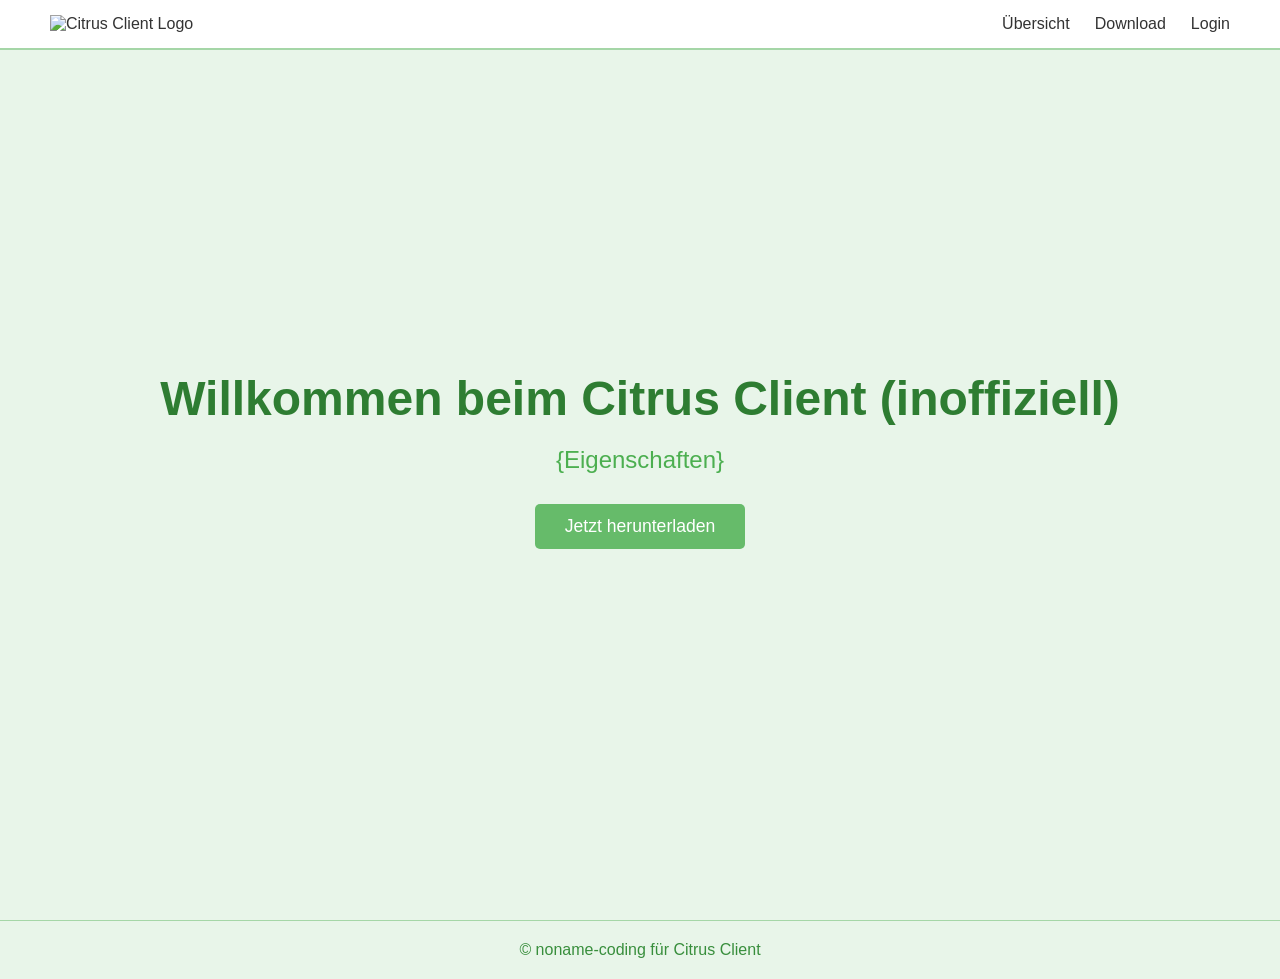
==== docs/index.html @ f5764f04 "(ssh) übertragen von aiincer" ====
<!DOCTYPE html>
<html lang="de">
<head>
<meta charset="UTF-8">
<meta name="viewport" content="width=device-width, initial-scale=1.0">
<title>&lt;inoffiziell&gt; Citrus Client</title>
<link rel="icon" type="image/png" href="https://cdn.discordapp.com/attachments/1524135459763130571/1524136591113850990/default.png?ex=6a4ea650&is=6a4d54d0&hm=10ddd4221c6b731871f5940b03291261f5946ef328923275c19eb702bcb10211&">

<style>
    * {
        margin: 0;
        padding: 0;
        box-sizing: border-box;
        font-family: Arial, sans-serif;
    }

    body {
        background-color: #e8f5e9;
        color: #333;
    }

    a {
        color: inherit;
        text-decoration: none; 
        color: #333;
    }
    a:hover {
        color: inherit; 
    }

    header {
        display: flex;
        justify-content: space-between;
        align-items: center;
        padding: 15px 50px;
        background-color: #ffffff;
        border-bottom: 2px solid #a5d6a7;
    }

    .logo img {
        height: 50px;
        cursor: pointer;
    }

    nav ul {
        list-style: none;
        display: flex;
        gap: 25px;
    }

    nav ul li {
        font-size: 1rem;
        cursor: pointer;
    }

    .hero {
        height: calc(100vh - 80px);
        display: flex;
        flex-direction: column;
        justify-content: center;
        align-items: center;
        text-align: center;
        padding: 0 20px;
    }

    .hero h1 {
        font-size: 3rem;
        margin-bottom: 20px;
        color: #2e7d32;
    }

    .hero p {
        font-size: 1.5rem;
        margin-bottom: 30px;
        color: #4caf50;
    }

    .hero .cta-button {
        padding: 12px 30px;
        font-size: 1.1rem;
        color: #fff;
        background-color: #66bb6a;
        border: none;
        border-radius: 5px;
        cursor: pointer;
        transition: background-color 0.3s;
        text-decoration: none;
        display: inline-block;
    }

    .hero .cta-button:hover {
        background-color: #388e3c;
    }

    footer {
        text-align: center;
        padding: 20px;
        color: #388e3c;
        border-top: 1px solid #a5d6a7;
        margin-top: 50px;
    }

    @media(max-width: 768px){
        header {
            flex-direction: column;
            gap: 10px;
        }
        nav ul {
            gap: 15px;
        }
        .hero h1 {
            font-size: 2.2rem;
        }
        .hero p {
            font-size: 1.2rem;
        }
    }
</style>
</head>
<body>

<header>
    <div class="logo">
        <a href="https://aiincer.github.io/host/0/citrus/">
            <img src="https://cdn.discordapp.com/attachments/1524135459763130571/1524136591113850990/default.png?ex=6a4ea650&is=6a4d54d0&hm=10ddd4221c6b731871f5940b03291261f5946ef328923275c19eb702bcb10211&" alt="Citrus Client Logo">
        </a>
    </div>
    <nav>
        <ul>
            <li><a href="https://aiincer.github.io/host/0/citrus/over">Übersicht</a></li>
            <li><a href="https://aiincer.github.io/host/0/citrus/download">Download</a></li>
            <li><a href="https://aiincer.github.io/host/0/citrus/login">Login</a></li>
        </ul>
    </nav>
</header>

<section class="hero">
    <h1>Willkommen beim Citrus Client (inoffiziell)</h1>
    <p>{Eigenschaften}</p>
    <a href="https://aiincer.github.io/host/0/citrus/download" class="cta-button">Jetzt herunterladen</a>
</section>

<footer>
    &copy; noname-coding für Citrus Client
</footer>

</body>
</html>
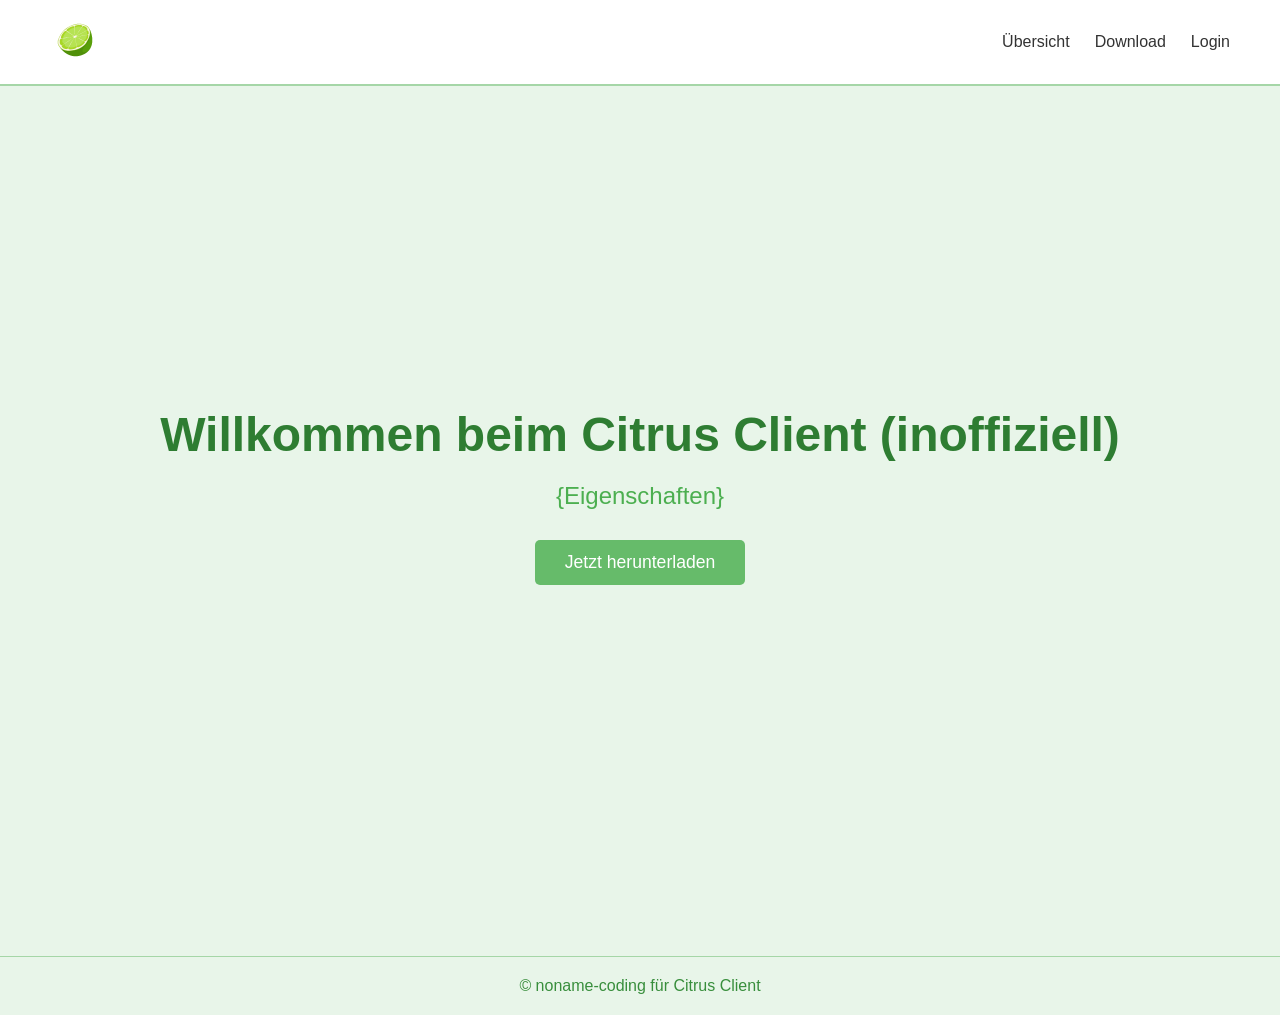
==== commit 93c9efd4: "(ssh) bilder hinzugefügt" ====
--- a/docs/index.html
+++ b/docs/index.html
@@ -4,7 +4,7 @@
 <meta charset="UTF-8">
 <meta name="viewport" content="width=device-width, initial-scale=1.0">
 <title>&lt;inoffiziell&gt; Citrus Client</title>
-<link rel="icon" type="image/png" href="https://cdn.discordapp.com/attachments/1524135459763130571/1524136591113850990/default.png?ex=6a4ea650&is=6a4d54d0&hm=10ddd4221c6b731871f5940b03291261f5946ef328923275c19eb702bcb10211&">
+<link rel="icon" type="image/png" href="./src/img/icon.png">
 
 <style>
     * {
@@ -122,7 +122,7 @@
 <header>
     <div class="logo">
         <a href="https://aiincer.github.io/host/0/citrus/">
-            <img src="https://cdn.discordapp.com/attachments/1524135459763130571/1524136591113850990/default.png?ex=6a4ea650&is=6a4d54d0&hm=10ddd4221c6b731871f5940b03291261f5946ef328923275c19eb702bcb10211&" alt="Citrus Client Logo">
+            <img src="./src/img/icon.png" alt="Citrus Client Logo">
         </a>
     </div>
     <nav>
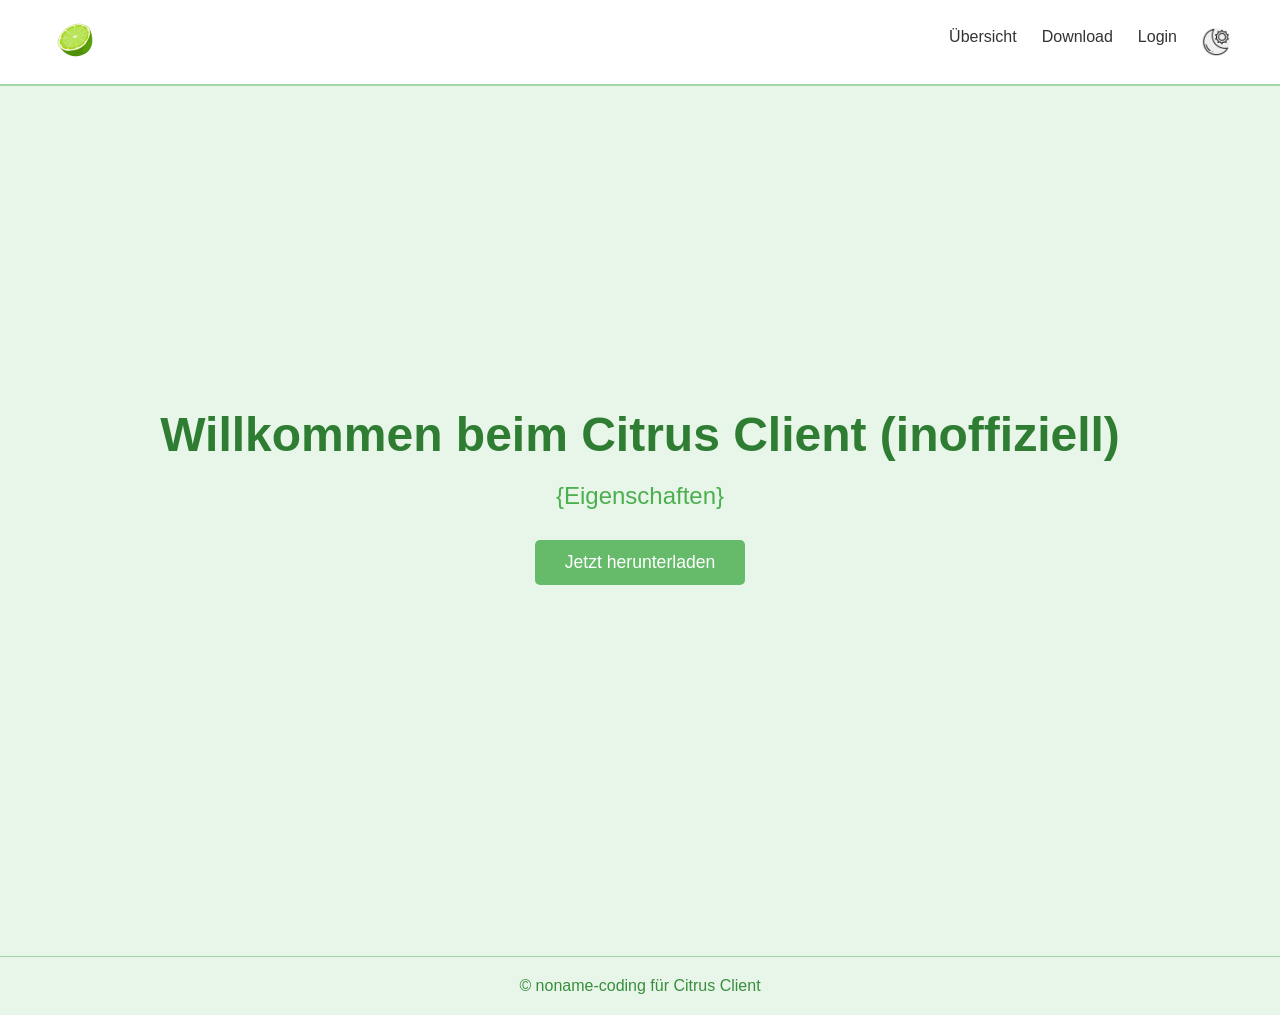
==== commit 01a96332: "(ssh) dark-mode hinzugefügt" ====
--- a/docs/index.html
+++ b/docs/index.html
@@ -5,131 +5,24 @@
 <meta name="viewport" content="width=device-width, initial-scale=1.0">
 <title>&lt;inoffiziell&gt; Citrus Client</title>
 <link rel="icon" type="image/png" href="./src/img/icon.png">
-
-<style>
-    * {
-        margin: 0;
-        padding: 0;
-        box-sizing: border-box;
-        font-family: Arial, sans-serif;
-    }
-
-    body {
-        background-color: #e8f5e9;
-        color: #333;
-    }
-
-    a {
-        color: inherit;
-        text-decoration: none; 
-        color: #333;
-    }
-    a:hover {
-        color: inherit; 
-    }
-
-    header {
-        display: flex;
-        justify-content: space-between;
-        align-items: center;
-        padding: 15px 50px;
-        background-color: #ffffff;
-        border-bottom: 2px solid #a5d6a7;
-    }
-
-    .logo img {
-        height: 50px;
-        cursor: pointer;
-    }
-
-    nav ul {
-        list-style: none;
-        display: flex;
-        gap: 25px;
-    }
-
-    nav ul li {
-        font-size: 1rem;
-        cursor: pointer;
-    }
-
-    .hero {
-        height: calc(100vh - 80px);
-        display: flex;
-        flex-direction: column;
-        justify-content: center;
-        align-items: center;
-        text-align: center;
-        padding: 0 20px;
-    }
-
-    .hero h1 {
-        font-size: 3rem;
-        margin-bottom: 20px;
-        color: #2e7d32;
-    }
-
-    .hero p {
-        font-size: 1.5rem;
-        margin-bottom: 30px;
-        color: #4caf50;
-    }
-
-    .hero .cta-button {
-        padding: 12px 30px;
-        font-size: 1.1rem;
-        color: #fff;
-        background-color: #66bb6a;
-        border: none;
-        border-radius: 5px;
-        cursor: pointer;
-        transition: background-color 0.3s;
-        text-decoration: none;
-        display: inline-block;
-    }
-
-    .hero .cta-button:hover {
-        background-color: #388e3c;
-    }
-
-    footer {
-        text-align: center;
-        padding: 20px;
-        color: #388e3c;
-        border-top: 1px solid #a5d6a7;
-        margin-top: 50px;
-    }
-
-    @media(max-width: 768px){
-        header {
-            flex-direction: column;
-            gap: 10px;
-        }
-        nav ul {
-            gap: 15px;
-        }
-        .hero h1 {
-            font-size: 2.2rem;
-        }
-        .hero p {
-            font-size: 1.2rem;
-        }
-    }
-</style>
+<link rel="stylesheet" href="style.css">
 </head>
 <body>
 
 <header>
     <div class="logo">
-        <a href="https://aiincer.github.io/host/0/citrus/">
+        <a href="./">
             <img src="./src/img/icon.png" alt="Citrus Client Logo">
         </a>
     </div>
     <nav>
         <ul>
-            <li><a href="https://aiincer.github.io/host/0/citrus/over">Übersicht</a></li>
-            <li><a href="https://aiincer.github.io/host/0/citrus/download">Download</a></li>
-            <li><a href="https://aiincer.github.io/host/0/citrus/login">Login</a></li>
+            <li><a href="./over">Übersicht</a></li>
+            <li><a href="./download">Download</a></li>
+            <li><a href="./login">Login</a></li>
+            <button id="themeToggle" class="theme-toggle" aria-label="Designmodus wechseln">
+                <img id="themeIcon" src="./src/img/icons/dark/auto.png" alt="Auto">
+            </button>
         </ul>
     </nav>
 </header>
@@ -144,5 +37,7 @@
     &copy; noname-coding für Citrus Client
 </footer>
 
+<script src="./src/js/theme.js"></script>
+
 </body>
 </html>
--- a/docs/style.css
+++ b/docs/style.css
@@ -0,0 +1,155 @@
+    * {
+        margin: 0;
+        padding: 0;
+        box-sizing: border-box;
+        font-family: Arial, sans-serif;
+    }
+
+    body {
+        background-color: #e8f5e9;
+        color: #333;
+    }
+
+    a {
+        color: inherit;
+        text-decoration: none; 
+        color: #333;
+    }
+    a:hover {
+        color: inherit; 
+    }
+
+    header {
+        display: flex;
+        justify-content: space-between;
+        align-items: center;
+        padding: 15px 50px;
+        background-color: #ffffff;
+        border-bottom: 2px solid #a5d6a7;
+    }
+
+    .logo img {
+        height: 50px;
+        cursor: pointer;
+    }
+
+    nav ul {
+        list-style: none;
+        display: flex;
+        gap: 25px;
+    }
+
+    nav ul li {
+        font-size: 1rem;
+        cursor: pointer;
+    }
+
+    .hero {
+        height: calc(100vh - 80px);
+        display: flex;
+        flex-direction: column;
+        justify-content: center;
+        align-items: center;
+        text-align: center;
+        padding: 0 20px;
+    }
+
+    .hero h1 {
+        font-size: 3rem;
+        margin-bottom: 20px;
+        color: #2e7d32;
+    }
+
+    .hero p {
+        font-size: 1.5rem;
+        margin-bottom: 30px;
+        color: #4caf50;
+    }
+
+    .hero .cta-button {
+        padding: 12px 30px;
+        font-size: 1.1rem;
+        color: #fff;
+        background-color: #66bb6a;
+        border: none;
+        border-radius: 5px;
+        cursor: pointer;
+        transition: background-color 0.3s;
+        text-decoration: none;
+        display: inline-block;
+    }
+
+    .hero .cta-button:hover {
+        background-color: #388e3c;
+    }
+
+    footer {
+        text-align: center;
+        padding: 20px;
+        color: #388e3c;
+        border-top: 1px solid #a5d6a7;
+        margin-top: 50px;
+    }
+
+    @media(max-width: 768px){
+        header {
+            flex-direction: column;
+            gap: 10px;
+        }
+        nav ul {
+            gap: 15px;
+        }
+        .hero h1 {
+            font-size: 2.2rem;
+        }
+        .hero p {
+            font-size: 1.2rem;
+        }
+    }
+
+.theme-toggle{
+    background:white,;
+    border:none;
+    border-radius: 50%;
+    cursor:pointer;
+    padding:0;
+    display:flex;
+    align-items:center;
+}
+
+.theme-toggle img{
+    width:28px;
+    height:28px;
+    transition:transform .2s;
+}
+
+.theme-toggle:hover img{
+    transform:scale(1.1);
+}
+
+body.dark{
+    background:#1b1b1b;
+    color:#f0f0f0;
+}
+
+body.dark header{
+    background:#252525;
+    border-bottom:2px solid #444;
+}
+
+body.dark footer{
+    border-top:1px solid #444;
+    color:#ddd;
+}
+
+body.dark a{
+    color:#f0f0f0;
+}
+
+body.dark .hero h1{
+    color:#81c784;
+}
+
+body.dark .hero p{
+    color:#a5d6a7;
+}
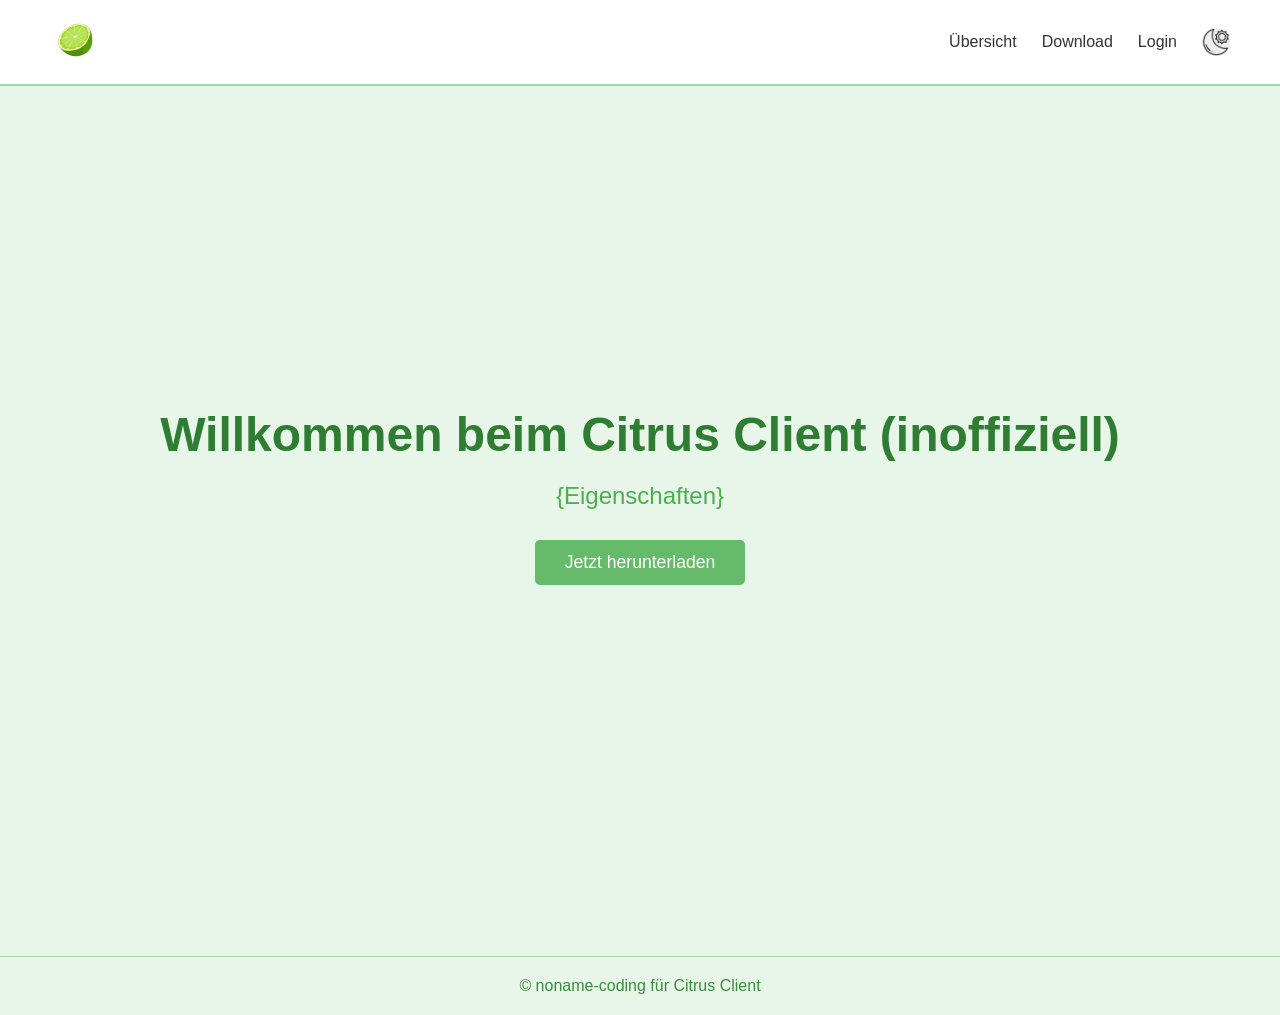
==== commit 98af4325: "(ssh) bar moduar gemacht" ====
--- a/docs/index.html
+++ b/docs/index.html
@@ -1,31 +1,18 @@
 <!DOCTYPE html>
 <html lang="de">
 <head>
-<meta charset="UTF-8">
-<meta name="viewport" content="width=device-width, initial-scale=1.0">
-<title>&lt;inoffiziell&gt; Citrus Client</title>
-<link rel="icon" type="image/png" href="./src/img/icon.png">
-<link rel="stylesheet" href="style.css">
+    <meta charset="UTF-8">
+    <meta name="viewport" content="width=device-width, initial-scale=1.0">
+    <title>&lt;inoffiziell&gt; Citrus Client</title>
+    <link rel="icon" type="image/png" href="./src/img/icon.png">
+    <link rel="stylesheet" href="style.css">
+    <link rel="stylesheet" href="./src/assets/bar/style.css">
+    <script src="./src/assets/bar/script.js"></script>
 </head>
 <body>
-
-<header>
-    <div class="logo">
-        <a href="./">
-            <img src="./src/img/icon.png" alt="Citrus Client Logo">
-        </a>
-    </div>
-    <nav>
-        <ul>
-            <li><a href="./over">Übersicht</a></li>
-            <li><a href="./download">Download</a></li>
-            <li><a href="./login">Login</a></li>
-            <button id="themeToggle" class="theme-toggle" aria-label="Designmodus wechseln">
-                <img id="themeIcon" src="./src/img/icons/dark/auto.png" alt="Auto">
-            </button>
-        </ul>
-    </nav>
-</header>
+    <script>
+        createNavbar("./");
+    </script>
 
 <section class="hero">
     <h1>Willkommen beim Citrus Client (inoffiziell)</h1>
@@ -37,7 +24,5 @@
     &copy; noname-coding für Citrus Client
 </footer>
 
-<script src="./src/js/theme.js"></script>
-
 </body>
 </html>
--- a/docs/style.css
+++ b/docs/style.css
@@ -1,130 +1,79 @@
-    * {
-        margin: 0;
-        padding: 0;
-        box-sizing: border-box;
-        font-family: Arial, sans-serif;
-    }
-
-    body {
-        background-color: #e8f5e9;
-        color: #333;
-    }
-
-    a {
-        color: inherit;
-        text-decoration: none; 
-        color: #333;
-    }
-    a:hover {
-        color: inherit; 
-    }
-
-    header {
-        display: flex;
-        justify-content: space-between;
-        align-items: center;
-        padding: 15px 50px;
-        background-color: #ffffff;
-        border-bottom: 2px solid #a5d6a7;
-    }
-
-    .logo img {
-        height: 50px;
-        cursor: pointer;
-    }
-
-    nav ul {
-        list-style: none;
-        display: flex;
-        gap: 25px;
-    }
-
-    nav ul li {
-        font-size: 1rem;
-        cursor: pointer;
-    }
-
-    .hero {
-        height: calc(100vh - 80px);
-        display: flex;
-        flex-direction: column;
-        justify-content: center;
-        align-items: center;
-        text-align: center;
-        padding: 0 20px;
-    }
-
-    .hero h1 {
-        font-size: 3rem;
-        margin-bottom: 20px;
-        color: #2e7d32;
-    }
-
-    .hero p {
-        font-size: 1.5rem;
-        margin-bottom: 30px;
-        color: #4caf50;
-    }
-
-    .hero .cta-button {
-        padding: 12px 30px;
-        font-size: 1.1rem;
-        color: #fff;
-        background-color: #66bb6a;
-        border: none;
-        border-radius: 5px;
-        cursor: pointer;
-        transition: background-color 0.3s;
-        text-decoration: none;
-        display: inline-block;
-    }
-
-    .hero .cta-button:hover {
-        background-color: #388e3c;
-    }
-
-    footer {
-        text-align: center;
-        padding: 20px;
-        color: #388e3c;
-        border-top: 1px solid #a5d6a7;
-        margin-top: 50px;
-    }
-
-    @media(max-width: 768px){
-        header {
-            flex-direction: column;
-            gap: 10px;
-        }
-        nav ul {
-            gap: 15px;
-        }
-        .hero h1 {
-            font-size: 2.2rem;
-        }
-        .hero p {
-            font-size: 1.2rem;
-        }
-    }
-
-.theme-toggle{
-    background:white,;
-    border:none;
-    border-radius: 50%;
-    cursor:pointer;
-    padding:0;
-    display:flex;
-    align-items:center;
+* {
+    margin: 0;
+    padding: 0;
+    box-sizing: border-box;
+    font-family: Arial, sans-serif;
 }
 
-.theme-toggle img{
-    width:28px;
-    height:28px;
-    transition:transform .2s;
+body {
+    background-color: #e8f5e9;
+    color: #333;
 }
 
-.theme-toggle:hover img{
-    transform:scale(1.1);
+a {
+    color: inherit;
+    text-decoration: none; 
+    color: #333;
+}
+
+a:hover {
+    color: inherit; 
+}
+
+.hero {
+    height: calc(100vh - 80px);
+    display: flex;
+    flex-direction: column;
+    justify-content: center;
+    align-items: center;
+    text-align: center;
+    padding: 0 20px;
+}
+
+.hero h1 {
+    font-size: 3rem;
+    margin-bottom: 20px;
+    color: #2e7d32;
+}
+
+.hero p {
+    font-size: 1.5rem;
+    margin-bottom: 30px;
+    color: #4caf50;
+}
+
+.hero .cta-button {
+    padding: 12px 30px;
+    font-size: 1.1rem;
+    color: #fff;
+    background-color: #66bb6a;
+    border: none;
+    border-radius: 5px;
+    cursor: pointer;
+    transition: background-color 0.3s;
+    text-decoration: none;
+    display: inline-block;
+}
+
+.hero .cta-button:hover {
+    background-color: #388e3c;
+}
+
+footer {
+    text-align: center;
+    padding: 20px;
+    color: #388e3c;
+    border-top: 1px solid #a5d6a7;
+    margin-top: 50px;
+}
+
+@media(max-width: 768px){
+    .hero h1 {
+        font-size: 2.2rem;
+    }
+    .hero p {
+        font-size: 1.2rem;
+    }
 }
 
 body.dark{
@@ -132,10 +81,6 @@
     color:#f0f0f0;
 }
 
-body.dark header{
-    background:#252525;
-    border-bottom:2px solid #444;
-}
 
 body.dark footer{
     border-top:1px solid #444;
--- a/docs/src/assets/bar/style.css
+++ b/docs/src/assets/bar/style.css
@@ -0,0 +1,63 @@
+header{
+    display:flex;
+    justify-content:space-between;
+    align-items:center;
+    padding:15px 50px;
+    background:#fff;
+    border-bottom:2px solid #a5d6a7;
+}
+
+.logo img{
+    height:50px;
+    cursor:pointer;
+}
+
+nav ul{
+    list-style:none;
+    display:flex;
+    align-items:center;
+    gap:25px;
+}
+
+nav a{
+    color:inherit;
+    text-decoration:none;
+}
+
+.theme-toggle{
+    background:white,;
+    border:none;
+    border-radius: 50%;
+    cursor:pointer;
+    padding:0;
+    display:flex;
+    align-items:center;
+}
+
+.theme-toggle img{
+    width:28px;
+    height:28px;
+    transition:.2s;
+}
+
+.theme-toggle:hover img{
+    transform:scale(1.1);
+}
+
+body.dark header{
+    background:#252525;
+    border-bottom:2px solid #444;
+}
+
+@media(max-width:768px){
+    header{
+        flex-direction:column;
+        gap:10px;
+    }
+
+    nav ul{
+        gap:15px;
+        flex-wrap:wrap;
+        justify-content:center;
+    }
+}
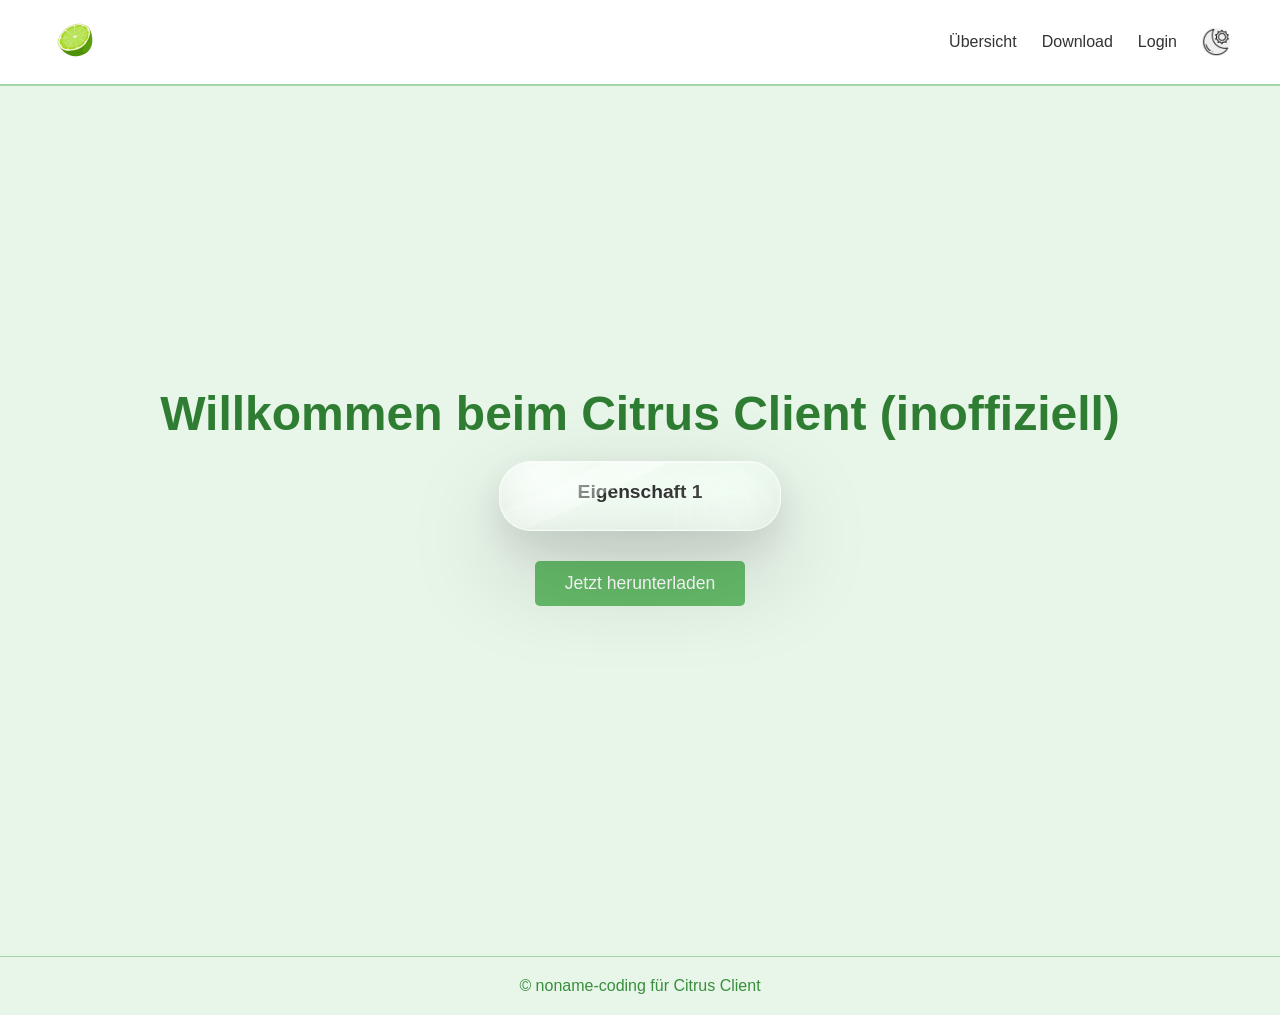
==== commit bc9698af: "(ssh) Eigenschaften an Vorlage angepasst" ====
--- a/docs/index.html
+++ b/docs/index.html
@@ -16,7 +16,11 @@
 
 <section class="hero">
     <h1>Willkommen beim Citrus Client (inoffiziell)</h1>
-    <p>{Eigenschaften}</p>
+    <div class="feature-container liquid-glass">
+        <div class="feature" id="feature">
+            Eigenschaft 1
+        </div>
+    </div>
     <a href="https://aiincer.github.io/host/0/citrus/download" class="cta-button">Jetzt herunterladen</a>
 </section>
 
@@ -24,5 +28,7 @@
     &copy; noname-coding für Citrus Client
 </footer>
 
+<script src="./script.js"></script>
+
 </body>
 </html>
--- a/docs/style.css
+++ b/docs/style.css
@@ -1,3 +1,4 @@
+/* page */
 * {
     margin: 0;
     padding: 0;
@@ -97,4 +98,126 @@
 
 body.dark .hero p{
     color:#a5d6a7;
+}
+
+/* glass */
+.feature-container{
+    height:70px;
+    overflow:hidden;
+    display:flex;
+    justify-content:center;
+    margin-bottom:30px;
+}
+
+.feature{
+    min-width:280px;
+    height:60px;
+
+    display:flex;
+    justify-content:center;
+    align-items:center;
+
+    font-size:1.2rem;
+    font-weight:600;
+}
+
+.liquid-glass {
+    position: relative;
+    overflow: hidden;
+
+    background:
+        linear-gradient(
+            135deg,
+            rgba(255,255,255,.35),
+            rgba(255,255,255,.08)
+        );
+
+    backdrop-filter:
+        blur(25px)
+        saturate(220%)
+        contrast(120%);
+
+    -webkit-backdrop-filter:
+        blur(25px)
+        saturate(220%)
+        contrast(120%);
+
+    border-radius: 32px;
+
+    border: 1px solid rgba(255,255,255,.45);
+
+    box-shadow:
+        0 40px 100px rgba(0,0,0,.18),
+        0 15px 40px rgba(0,0,0,.10),
+        inset 0 1px 2px rgba(255,255,255,.6),
+        inset 0 -20px 40px rgba(0,0,0,.05);
+}
+
+.liquid-glass::before {
+    content:"";
+    position:absolute;
+    inset:0;
+
+    background:
+        radial-gradient(
+            circle at 15% 10%,
+            rgba(255,255,255,.8),
+            transparent 25%
+        ),
+        radial-gradient(
+            circle at 85% 90%,
+            rgba(255,255,255,.25),
+            transparent 35%
+        );
+
+    opacity:.7;
+    pointer-events:none;
+}
+
+
+/* streifen */
+.liquid-glass::after {
+    content:"";
+    position:absolute;
+
+    width:180%;
+    height:40%;
+
+    top:-20%;
+    left:-40%;
+
+    background:
+        linear-gradient(
+            90deg,
+            transparent,
+            rgba(255,255,255,.45),
+            transparent
+        );
+
+    transform:rotate(-25deg);
+
+    animation:
+        reflection 5s infinite;
+}
+
+
+@keyframes reflection {
+
+    0% {
+        transform:
+            translateX(-100%)
+            rotate(-25deg);
+    }
+
+    50% {
+        transform:
+            translateX(100%)
+            rotate(-25deg);
+    }
+
+    100% {
+        transform:
+            translateX(100%)
+            rotate(-25deg);
+    }
 }
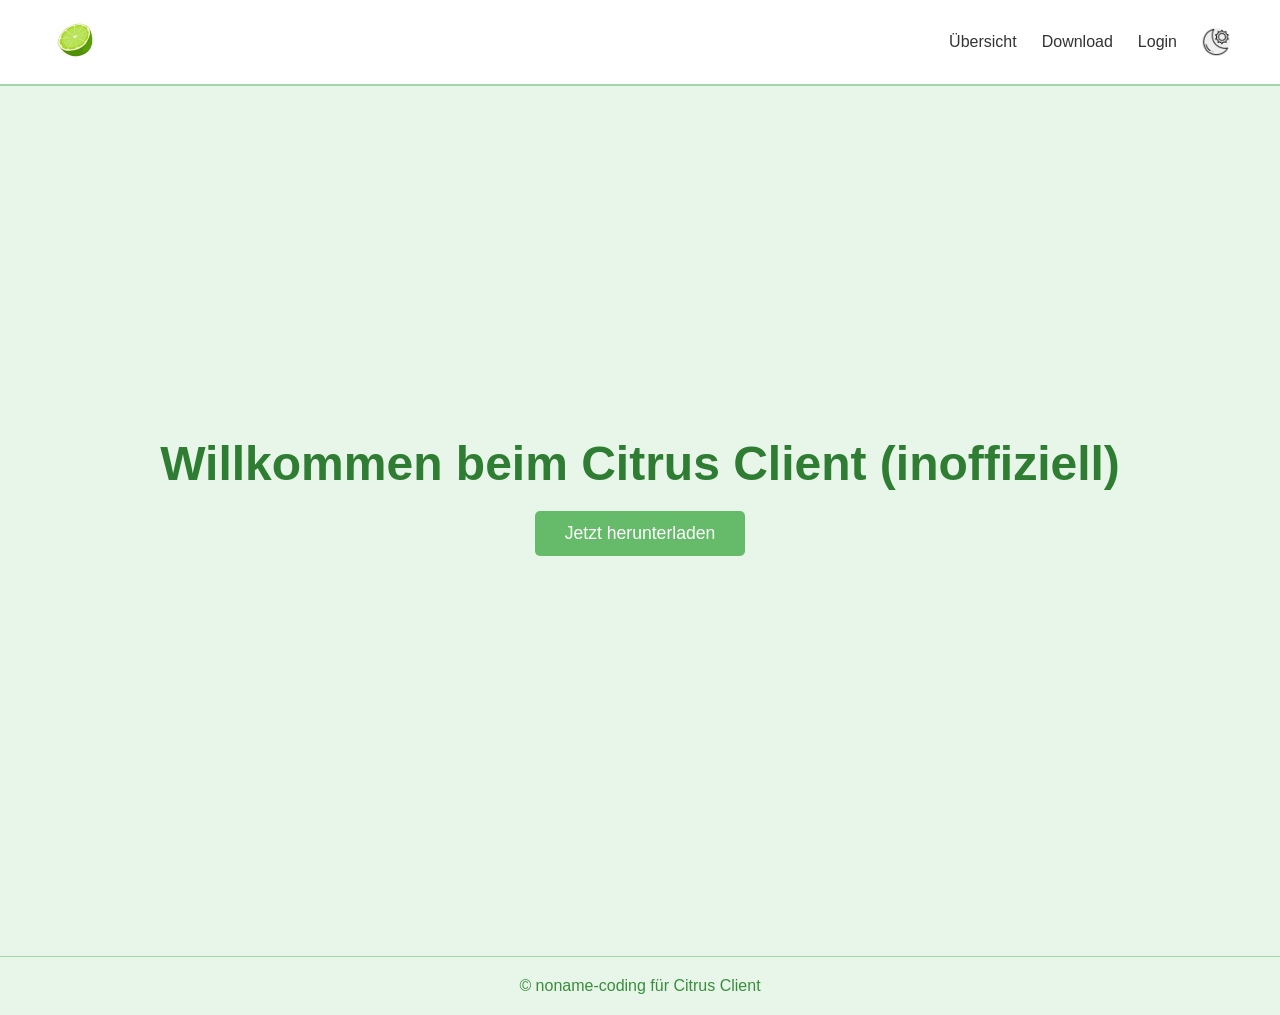
==== commit 34ecd5f2: "(ssh) roleback" ====
--- a/docs/index.html
+++ b/docs/index.html
@@ -16,11 +16,6 @@
 
 <section class="hero">
     <h1>Willkommen beim Citrus Client (inoffiziell)</h1>
-    <div class="feature-container liquid-glass">
-        <div class="feature" id="feature">
-            Eigenschaft 1
-        </div>
-    </div>
     <a href="https://aiincer.github.io/host/0/citrus/download" class="cta-button">Jetzt herunterladen</a>
 </section>
 
--- a/docs/style.css
+++ b/docs/style.css
@@ -98,126 +98,4 @@
 
 body.dark .hero p{
     color:#a5d6a7;
-}
-
-/* glass */
-.feature-container{
-    height:70px;
-    overflow:hidden;
-    display:flex;
-    justify-content:center;
-    margin-bottom:30px;
-}
-
-.feature{
-    min-width:280px;
-    height:60px;
-
-    display:flex;
-    justify-content:center;
-    align-items:center;
-
-    font-size:1.2rem;
-    font-weight:600;
-}
-
-.liquid-glass {
-    position: relative;
-    overflow: hidden;
-
-    background:
-        linear-gradient(
-            135deg,
-            rgba(255,255,255,.35),
-            rgba(255,255,255,.08)
-        );
-
-    backdrop-filter:
-        blur(25px)
-        saturate(220%)
-        contrast(120%);
-
-    -webkit-backdrop-filter:
-        blur(25px)
-        saturate(220%)
-        contrast(120%);
-
-    border-radius: 32px;
-
-    border: 1px solid rgba(255,255,255,.45);
-
-    box-shadow:
-        0 40px 100px rgba(0,0,0,.18),
-        0 15px 40px rgba(0,0,0,.10),
-        inset 0 1px 2px rgba(255,255,255,.6),
-        inset 0 -20px 40px rgba(0,0,0,.05);
-}
-
-.liquid-glass::before {
-    content:"";
-    position:absolute;
-    inset:0;
-
-    background:
-        radial-gradient(
-            circle at 15% 10%,
-            rgba(255,255,255,.8),
-            transparent 25%
-        ),
-        radial-gradient(
-            circle at 85% 90%,
-            rgba(255,255,255,.25),
-            transparent 35%
-        );
-
-    opacity:.7;
-    pointer-events:none;
-}
-
-
-/* streifen */
-.liquid-glass::after {
-    content:"";
-    position:absolute;
-
-    width:180%;
-    height:40%;
-
-    top:-20%;
-    left:-40%;
-
-    background:
-        linear-gradient(
-            90deg,
-            transparent,
-            rgba(255,255,255,.45),
-            transparent
-        );
-
-    transform:rotate(-25deg);
-
-    animation:
-        reflection 5s infinite;
-}
-
-
-@keyframes reflection {
-
-    0% {
-        transform:
-            translateX(-100%)
-            rotate(-25deg);
-    }
-
-    50% {
-        transform:
-            translateX(100%)
-            rotate(-25deg);
-    }
-
-    100% {
-        transform:
-            translateX(100%)
-            rotate(-25deg);
-    }
 }
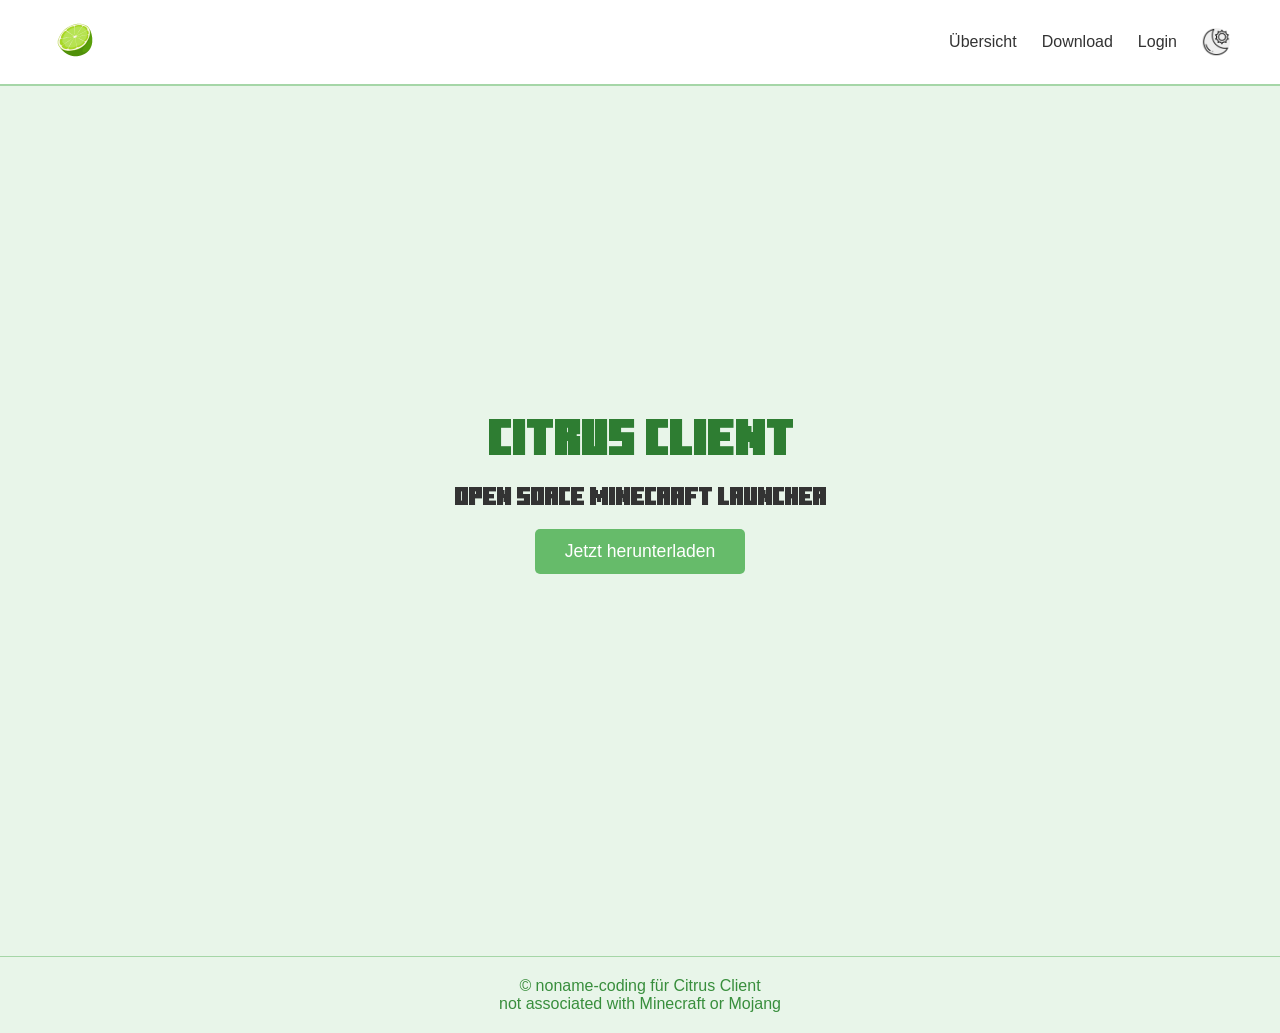
==== commit 2a9825d0: "(ssh) minecraft-font hinzugefügt" ====
--- a/docs/index.html
+++ b/docs/index.html
@@ -15,12 +15,14 @@
     </script>
 
 <section class="hero">
-    <h1>Willkommen beim Citrus Client (inoffiziell)</h1>
+    <h1 class="font-minecraft">Citrus Client</h1>
+    <h2 class="font-minecraft">open sorce minecraft launcher</h2><br>
     <a href="https://aiincer.github.io/host/0/citrus/download" class="cta-button">Jetzt herunterladen</a>
 </section>
 
 <footer>
-    &copy; noname-coding für Citrus Client
+    &copy; noname-coding für Citrus Client <br>
+    not associated with Minecraft or Mojang
 </footer>
 
 <script src="./script.js"></script>
--- a/docs/style.css
+++ b/docs/style.css
@@ -1,4 +1,14 @@
-/* page */
+/* fonts*/
+@font-face {
+    font-family: "Minecraft";
+    src: url("./src/font/minecraft.ttf") format("truetype");
+    font-weight: normal;
+    font-style: normal;
+} .font-minecraft {
+    font-family: "Minecraft", Arial, sans-serif;
+}
+
+/* main */
 * {
     margin: 0;
     padding: 0;
@@ -9,15 +19,18 @@
 body {
     background-color: #e8f5e9;
     color: #333;
+} body.dark{
+    background:#1b1b1b;
+    color:#f0f0f0;
 }
 
 a {
     color: inherit;
     text-decoration: none; 
     color: #333;
-}
-
-a:hover {
+} body.dark a{
+    color:#f0f0f0;
+} a:hover {
     color: inherit; 
 }
 
@@ -30,19 +43,20 @@
     text-align: center;
     padding: 0 20px;
 }
-
 .hero h1 {
     font-size: 3rem;
     margin-bottom: 20px;
     color: #2e7d32;
+} body.dark .hero h1{
+    color:#81c784;
 }
-
 .hero p {
     font-size: 1.5rem;
     margin-bottom: 30px;
     color: #4caf50;
+} body.dark .hero p{
+    color:#a5d6a7;
 }
-
 .hero .cta-button {
     padding: 12px 30px;
     font-size: 1.1rem;
@@ -54,9 +68,7 @@
     transition: background-color 0.3s;
     text-decoration: none;
     display: inline-block;
-}
-
-.hero .cta-button:hover {
+} .hero .cta-button:hover {
     background-color: #388e3c;
 }
 
@@ -66,6 +78,9 @@
     color: #388e3c;
     border-top: 1px solid #a5d6a7;
     margin-top: 50px;
+} body.dark footer{
+    border-top:1px solid #444;
+    color:#ddd;
 }
 
 @media(max-width: 768px){
@@ -75,27 +90,4 @@
     .hero p {
         font-size: 1.2rem;
     }
-}
-
-body.dark{
-    background:#1b1b1b;
-    color:#f0f0f0;
-}
-
-
-body.dark footer{
-    border-top:1px solid #444;
-    color:#ddd;
-}
-
-body.dark a{
-    color:#f0f0f0;
-}
-
-body.dark .hero h1{
-    color:#81c784;
-}
-
-body.dark .hero p{
-    color:#a5d6a7;
 }
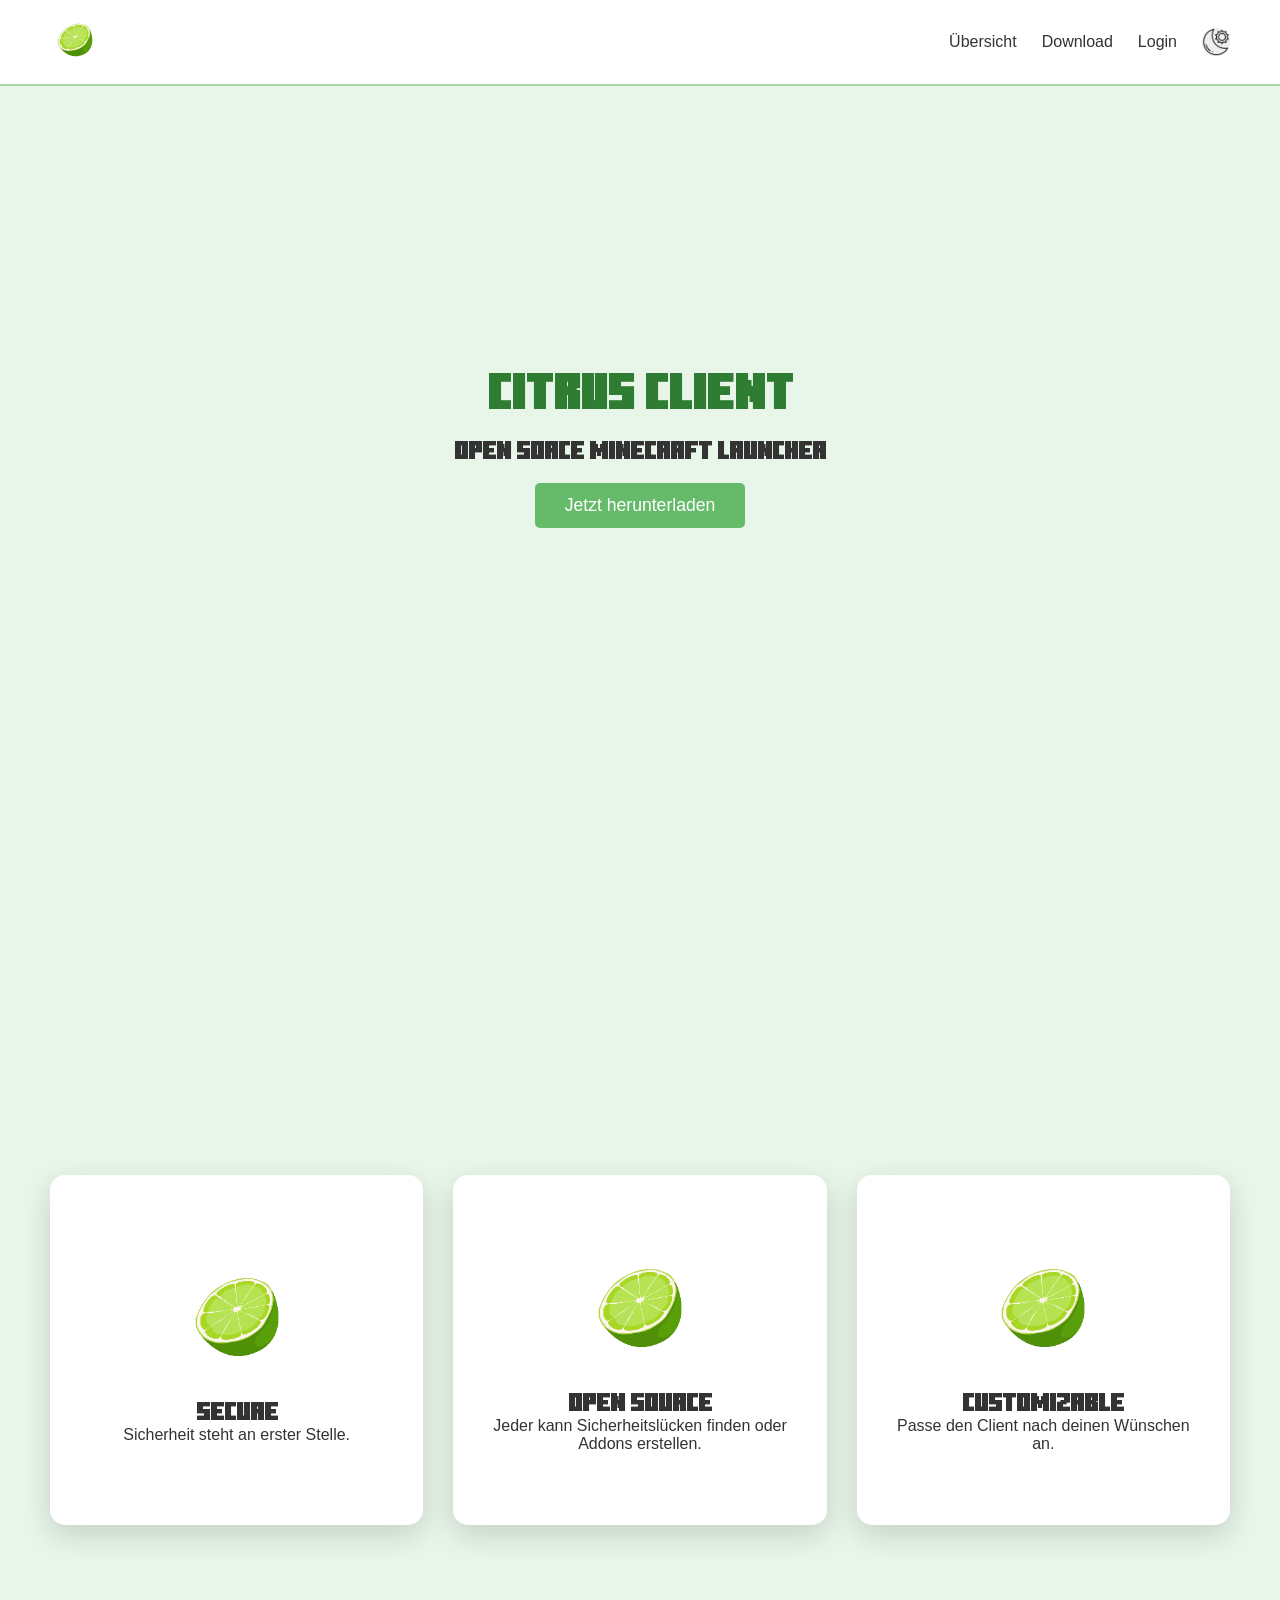
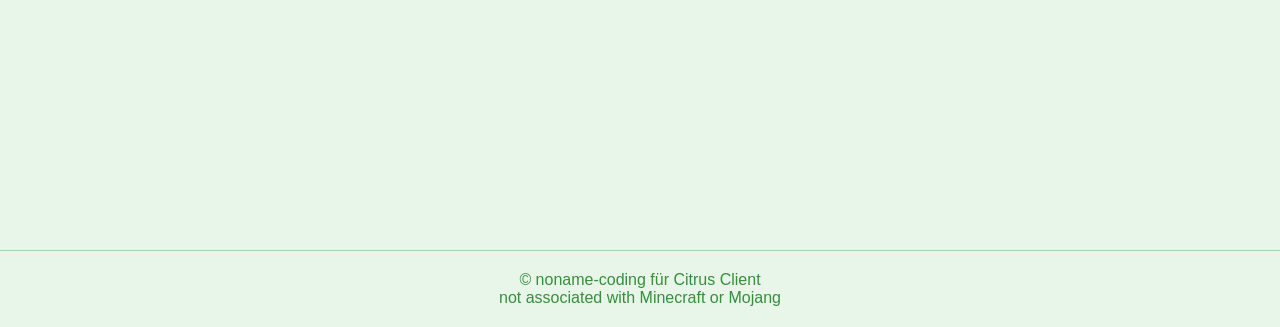
==== commit abf22110: "(ssh) eigenschaftskarten hinzugefügt" ====
--- a/docs/index.html
+++ b/docs/index.html
@@ -20,6 +20,24 @@
     <a href="https://aiincer.github.io/host/0/citrus/download" class="cta-button">Jetzt herunterladen</a>
 </section>
 
+<section class="features">
+    <div class="feature-card">
+        <img src="./src/img/pages/index/secure.png" alt="Secure">
+        <h2 class="font-minecraft">Secure</h2>
+        <p>Sicherheit steht an erster Stelle.</p>
+    </div>
+    <div class="feature-card">
+        <img src="./src/img/pages/index/opensource.png" alt="Open Source">
+        <h2 class="font-minecraft">Open Source</h2>
+        <p>Jeder kann Sicherheitslücken finden oder Addons erstellen.</p>
+    </div>
+    <div class="feature-card">
+        <img src="./src/img/pages/index/custom.png" alt="Customizable">
+        <h2 class="font-minecraft">Customizable</h2>
+        <p>Passe den Client nach deinen Wünschen an. </p>
+    </div>
+</section>
+
 <footer>
     &copy; noname-coding für Citrus Client <br>
     not associated with Minecraft or Mojang
--- a/docs/style.css
+++ b/docs/style.css
@@ -8,6 +8,15 @@
     font-family: "Minecraft", Arial, sans-serif;
 }
 
+/* bar */
+header {
+    position: fixed;
+    top: 0;
+    left: 0;
+    width: 100%;
+    z-index: 1000;
+}
+
 /* main */
 * {
     margin: 0;
@@ -15,7 +24,6 @@
     box-sizing: border-box;
     font-family: Arial, sans-serif;
 }
-
 body {
     background-color: #e8f5e9;
     color: #333;
@@ -23,7 +31,6 @@
     background:#1b1b1b;
     color:#f0f0f0;
 }
-
 a {
     color: inherit;
     text-decoration: none; 
@@ -34,8 +41,9 @@
     color: inherit; 
 }
 
+/* hero */
 .hero {
-    height: calc(100vh - 80px);
+    height: 100vh;
     display: flex;
     flex-direction: column;
     justify-content: center;
@@ -71,8 +79,18 @@
 } .hero .cta-button:hover {
     background-color: #388e3c;
 }
+@media(max-width: 768px){
+    .hero h1 {
+        font-size: 2.2rem;
+    }
+    .hero p {
+        font-size: 1.2rem;
+    }
+}
 
+/* footer */
 footer {
+    position:relative;
     text-align: center;
     padding: 20px;
     color: #388e3c;
@@ -83,11 +101,38 @@
     color:#ddd;
 }
 
-@media(max-width: 768px){
-    .hero h1 {
-        font-size: 2.2rem;
-    }
-    .hero p {
-        font-size: 1.2rem;
-    }
+/* abschnitt 1 */
+.features {
+    height:100vh;
+    display:grid;
+    grid-template-columns:repeat(3,1fr);
+    gap:30px;
+    padding:50px;
+    position:sticky;
+    top:0;
+    background:#e8f5e9;
+    align-items: center;
+} body.dark .features{
+    background:#1b1b1b;
+}
+
+.feature-card {
+    height:350px;
+    display:flex;
+    flex-direction:column;
+    justify-content:center;
+    align-items:center;
+    text-align:center;
+    background:white;
+    border-radius:15px;
+    padding:30px;
+    box-shadow:0 10px 30px rgba(0,0,0,.15);
+} body.dark .feature-card{
+    background:#262626;
+}
+.feature-card img{
+    width:120px;
+    height:120px;
+    object-fit:contain;
+    margin-bottom:25px;
 }
